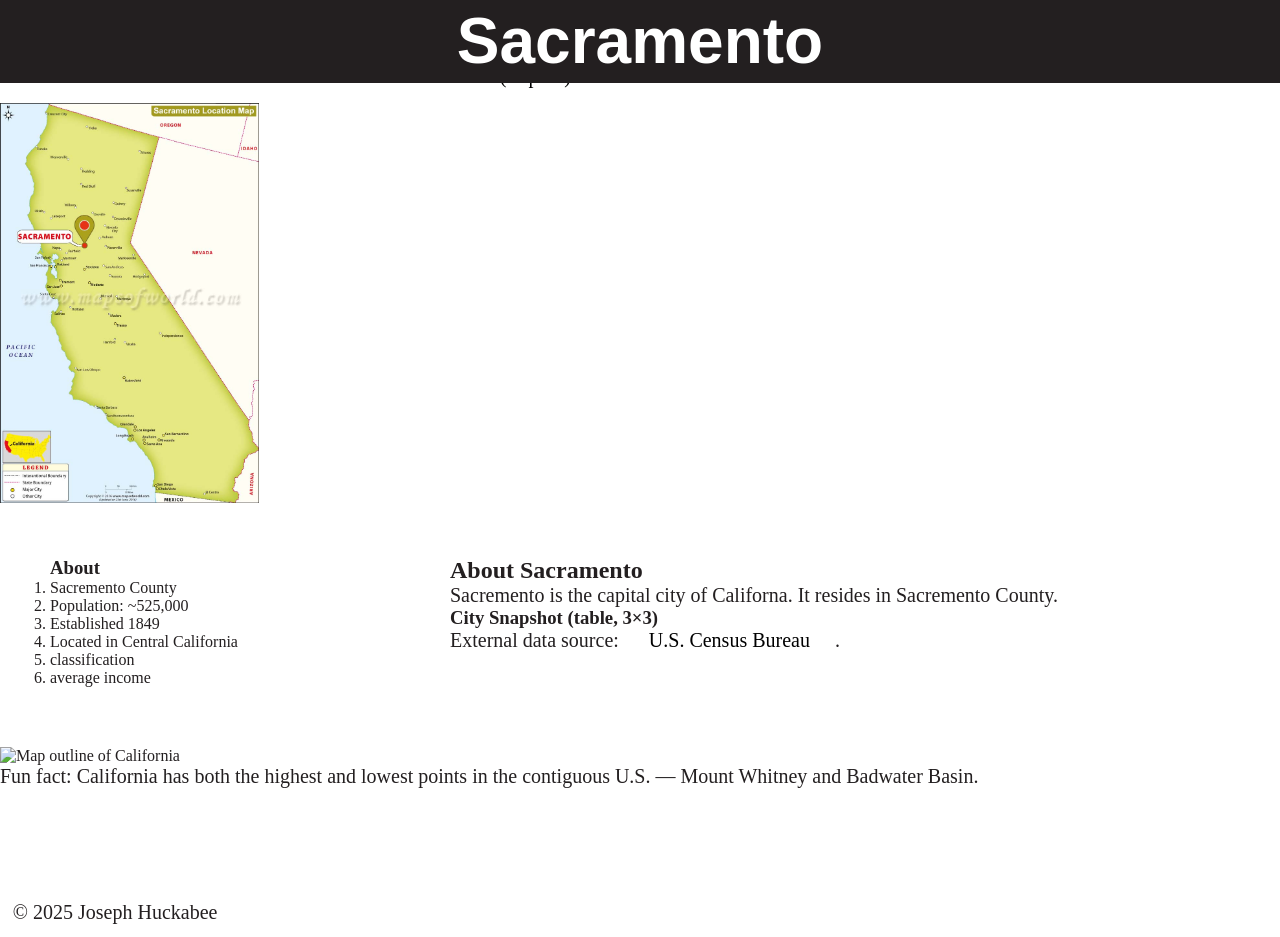
==== capital.html @ 109d0e35 "first commit" ====
<!DOCTYPE html>
<html lang="en">
<head>
  <meta charset="UTF-8">
  <meta name="viewport" content="width=device-width, initial-scale=1.0">
  <title>California — Home</title>
  <link rel="stylesheet" href="styles.css">
  <script src="script.js" defer></script>
</head>
<body>
 

  <nav>
    <a href="index.html">Home</a>
    <a href="capital.html">Sacramento (Capital)</a>
    <a href="sf.html">San Francisco</a>
    <a href="sb-b.html">Santa Barbara</a>
    <a href="contact.html">Contact</a>
  </nav>
  <header>
    <h1>Sacramento</h1>
  </header>
  <main>
    <hero><img src="assets/images/sacramento-location-map.jpg"></hero>
   <div class="grid-container">
    <aside>  
        <h3>About</h3>
        <ol>
            <li>Sacremento County</li>
            <li>Population: ~525,000</li>
          <li>Established 1849</li>
          <li>Located in Central California</li>
          <li>classification</li>
          <li>average income </li>
        </ol></aside>
    <section>
      <h2>About Sacramento</h2>
      <p>Sacremento is the capital city of Californa. It resides in Sacremento County. 
      <h3>City Snapshot (table, 3×3)</h3>
     
      <p class="note">External data source: <a href="https://www.census.gov" target="_blank" rel="noopener">U.S. Census Bureau</a>.</p>
    </section>
</div>
    <aside>
      <img src="assets/img/ca-map.jpg" alt="Map outline of California" />
      <p class="note">Fun fact: California has both the highest and lowest points in the contiguous U.S. — Mount Whitney and Badwater Basin.</p>
    </aside>
  </main>

  <footer>
    <p>&copy; 2025 Joseph Huckabee</p>
  </footer>
</body>
</html>
---- styles.css ----
/* Reset basic styles */
* {
    margin: 0;
    padding: 0;
    box-sizing: border-box; 
    font-family: "Merriweather Sans";

  }
  
  /* Font Families */
  .fjalla-one-regular {
    font-family: "Fjalla One", sans-serif;
    font-weight: 800;
  }
  img{
    max-height: 400px;
  }
  .merriweatherFont {
    font-family: "Merriweather Sans", serif;
    font-optical-sizing: auto;
    font-weight: 400;
  }
  
  /* Global Link Styles */
  a {
    text-decoration: none;
    color: black;
    padding: clamp(2px, 3vw, 25px);
  }
  
  a:hover {
    color: #0056b3;
    font-size: 22px;
  }
  
  /* Text Styling */
  p {
    font-size: clamp(1rem, 2vw, 1.25rem);
  }
  
  h1 {
    font-size: clamp(1rem, 5vw, 8rem);
    line-height: 1.3;
    text-align: center;
    margin: 0;
    font-family: "Fjalla One", sans-serif;
  }
  
  /* Navigation Styling */
  nav {
    width: 100%;
    background-color: white;
    padding: clamp(2px, 2vw, 15px);
    text-align: center;
    font-size: clamp(1rem, 2vw, 1.25rem);
  }
  
  nav a {
    padding: clamp(1px, 2vw, 15px);
    color:black;
  }
  
  nav a:hover {
    color:#ff66cc;
  }
  
  /* Body Styling */
  body {
    font-family: Arial, sans-serif;
    color: #231f20;
    background-color: white;
    margin-top: clamp(10px, 10vh, 50px);
  }
  
  /* Header */
  header {
    position: fixed;
    top: 0;
    left: 0;
    width: 100%;
    display: flex;
    flex-direction: column;
    align-items: center;
    color: white;
    z-index: 1000;
    background-color: #231f20;
  }

.grid-container{
    display: grid;
    grid-template-columns: 1fr 2fr;
    grid-template-rows: auto auto;
    gap: 10px;
    padding: 50px;
}
  
  footer{
   margin-top: 100px;
   align-items: center;
   padding: 1%;
  }
  
  /* Responsive Media Queries */
  @media (max-width: 627px) {
    h1 {
      font-size: 42px;
    }
 
  
    .contactContainer1 {
      flex-direction: column;
      align-items: center;
      width: 100%;
    }
  
   
  }
  
  
  @media (min-width: 628px) and (max-width: 899px) {
   
  
  }
  
  @media (min-width: 900px) and (max-width: 1199px) {
    
  }
  
  @media (min-width: 1200px) {
 
  }
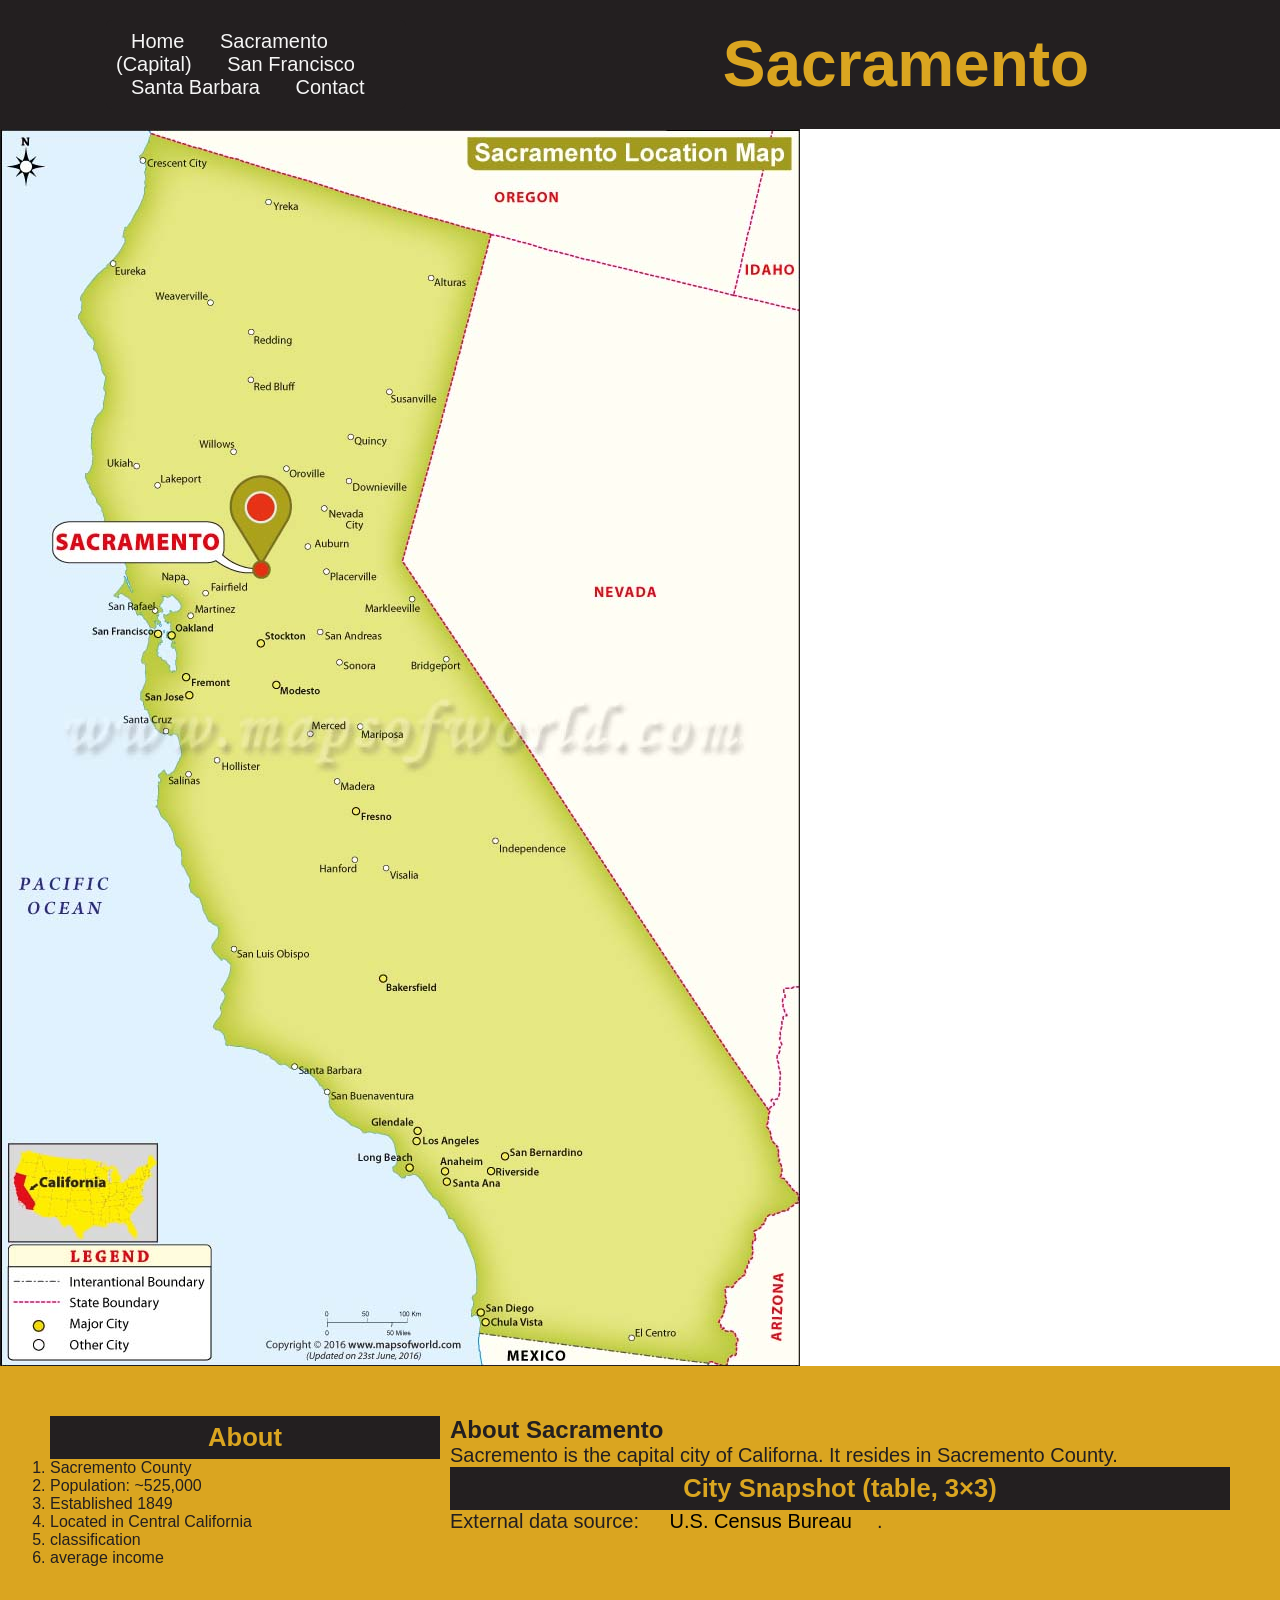
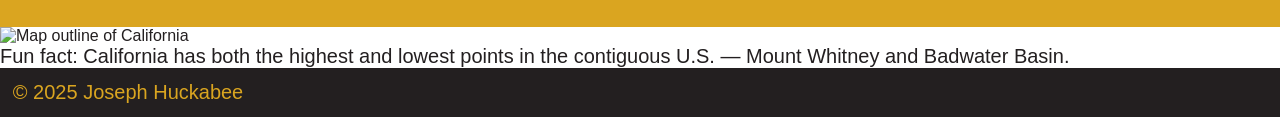
==== commit 26214da7: "major home page changes" ====
--- a/capital.html
+++ b/capital.html
@@ -9,7 +9,7 @@
 </head>
 <body>
  
-
+<div class="nav_header_grid">
   <nav>
     <a href="index.html">Home</a>
     <a href="capital.html">Sacramento (Capital)</a>
@@ -20,6 +20,7 @@
   <header>
     <h1>Sacramento</h1>
   </header>
+</div>
   <main>
     <hero><img src="assets/images/sacramento-location-map.jpg"></hero>
    <div class="grid-container">
--- a/styles.css
+++ b/styles.css
@@ -1,10 +1,8 @@
 /* Reset basic styles */
-* {
+*{
     margin: 0;
     padding: 0;
     box-sizing: border-box; 
-    font-family: "Merriweather Sans";
-
   }
   
   /* Font Families */
@@ -13,7 +11,10 @@
     font-weight: 800;
   }
   img{
-    max-height: 400px;
+    max-width: 100%;
+    height: auto;
+    object-fit: cover;
+    display: block;
   }
   .merriweatherFont {
     font-family: "Merriweather Sans", serif;
@@ -27,11 +28,11 @@
     color: black;
     padding: clamp(2px, 3vw, 25px);
   }
-  
-  a:hover {
+/*   
+  a:hover { 
     color: #0056b3;
     font-size: 22px;
-  }
+  } */
   
   /* Text Styling */
   p {
@@ -44,46 +45,73 @@
     text-align: center;
     margin: 0;
     font-family: "Fjalla One", sans-serif;
+    color: goldenrod;
+    background-color: #231f20;
+  }
+  h3{
+    font-size: clamp(1rem, 2vw, 2rem);
+    line-height: 1.3;
+    text-align: center;
+    margin: 0;
+    font-family: "Fjalla One", sans-serif;
+    color: goldenrod;
+    background-color: #231f20;
+    padding: 5px;
   }
   
   /* Navigation Styling */
   nav {
     width: 100%;
-    background-color: white;
+    background-color: #231f20;
     padding: clamp(2px, 2vw, 15px);
-    text-align: center;
     font-size: clamp(1rem, 2vw, 1.25rem);
+    position: sticky;
+    top: 0;
+    left: 0;
+    padding: 10px;
+    max-width: 300px;
+    margin: 20px auto;
+    border-radius: 6px;
+    
   }
-  
+
+  summary {
+    cursor: pointer;
+    color: white;
+    font-weight: bold;
+  }
+
+details[open] summary {
+  color: goldenrod; /* highlight when open */
+}
+
   nav a {
-    padding: clamp(1px, 2vw, 15px);
-    color:black;
+    padding: clamp(3px, 2vw, 15px);
+    color:whitesmoke;
   }
   
   nav a:hover {
-    color:#ff66cc;
+    color:goldenrod;
+  }
+  .nav_header_grid{
+    display: grid;
+    grid-template-columns: 40% 60%;
+    align-items: center;
+    gap: 10px;
+    background-color: #231f20;
   }
   
   /* Body Styling */
   body {
-    font-family: Arial, sans-serif;
+    font-family: "Merriweather Sans", Arial, sans-serif;
     color: #231f20;
     background-color: white;
-    margin-top: clamp(10px, 10vh, 50px);
   }
   
   /* Header */
   header {
-    position: fixed;
-    top: 0;
-    left: 0;
-    width: 100%;
-    display: flex;
-    flex-direction: column;
-    align-items: center;
-    color: white;
-    z-index: 1000;
     background-color: #231f20;
+    color:goldenrod;
   }
 
 .grid-container{
@@ -92,12 +120,40 @@
     grid-template-rows: auto auto;
     gap: 10px;
     padding: 50px;
+    background-color: goldenrod;
 }
-  
+.index_aside{
+  display: flex;
+  flex-direction: column;
+  align-items: center;
+  justify-content: flex-start;
+
+  padding: 10px;
+}
+.ca_section{
+
+  padding: 10px;
+}
+
+.hero {
+  max-width: 1100px;
+  margin: 20px auto;
+  padding: 20px;
+  text-align: center;
+}
+
+.hero img {
+  width: 100%;
+  height: auto;
+  display: block;
+  border-radius:25px;
+}
+
   footer{
-   margin-top: 100px;
    align-items: center;
    padding: 1%;
+   background-color: #231f20;
+   color: goldenrod
   }
   
   /* Responsive Media Queries */
@@ -106,14 +162,13 @@
       font-size: 42px;
     }
  
-  
-    .contactContainer1 {
+    /* .contactContainer1 {
       flex-direction: column;
       align-items: center;
       width: 100%;
-    }
+    } */
   
-   
+   /* main { padding-top: clamp(8px, 6vh, 60px); } */
   }
   
   
@@ -123,9 +178,9 @@
   }
   
   @media (min-width: 900px) and (max-width: 1199px) {
-    
+   
   }
   
   @media (min-width: 1200px) {
- 
+  
   }
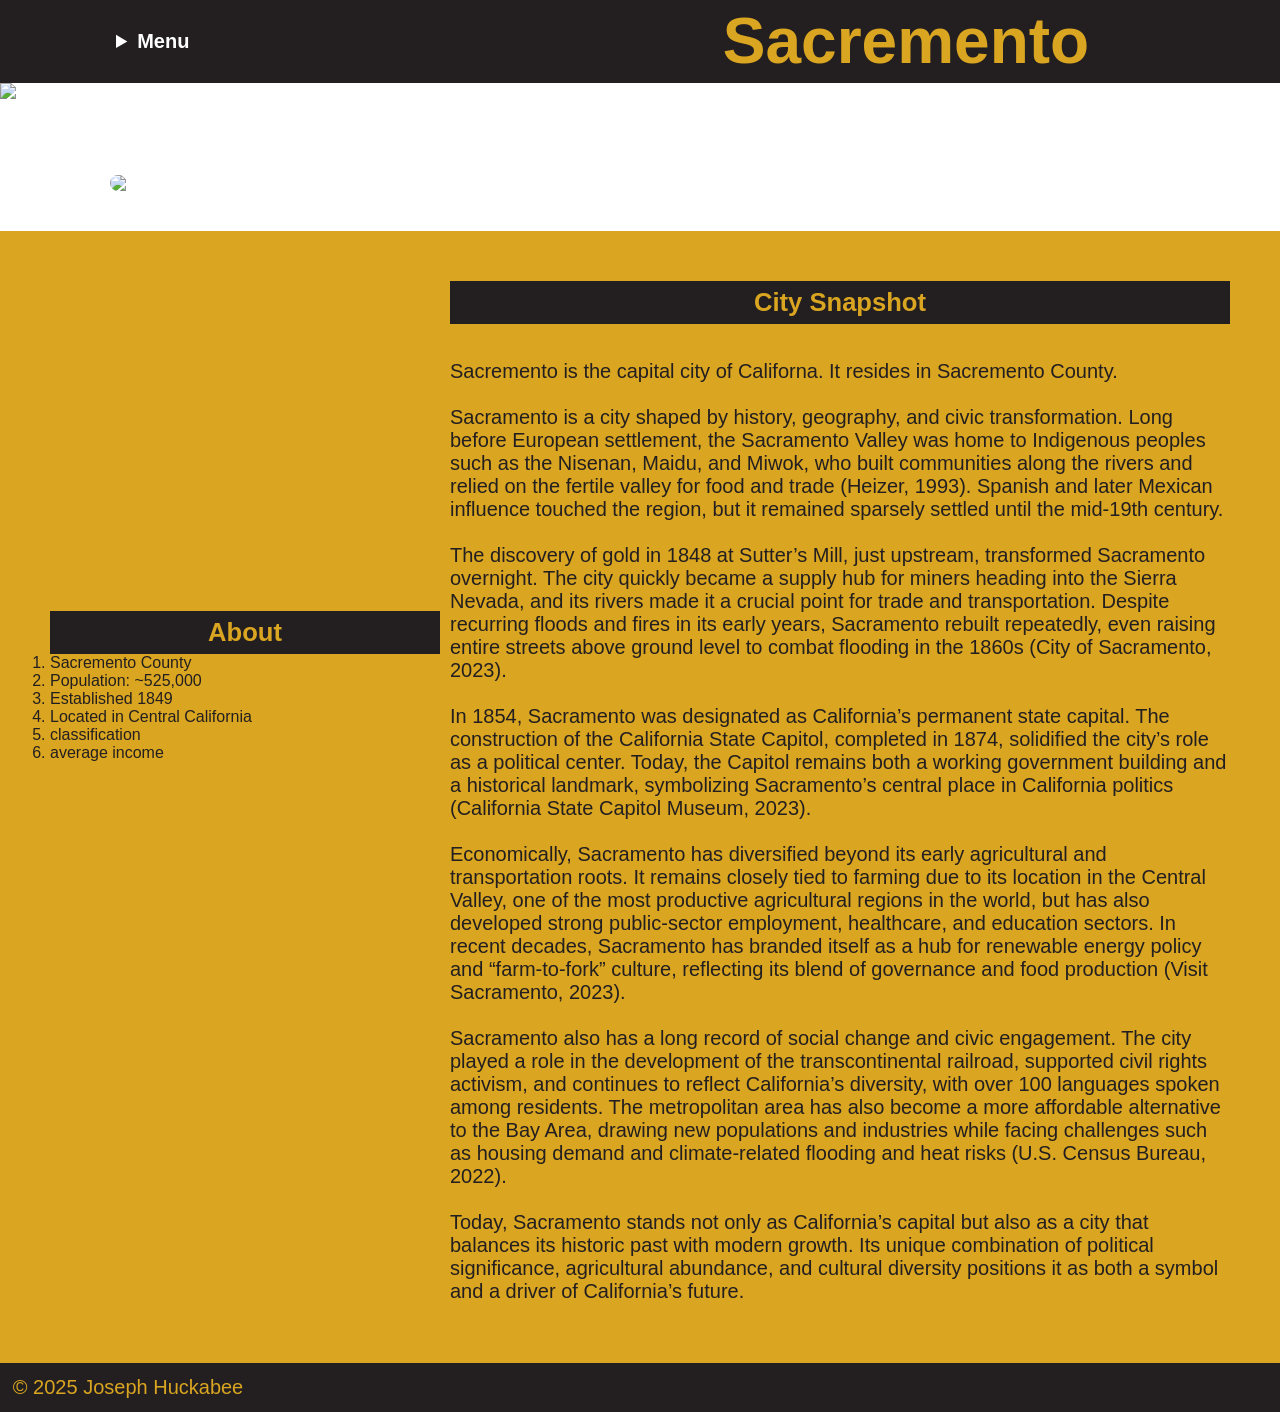
==== commit 43e29f0c: "so much" ====
--- a/capital.html
+++ b/capital.html
@@ -9,24 +9,46 @@
 </head>
 <body>
  
-<div class="nav_header_grid">
-  <nav>
-    <a href="index.html">Home</a>
-    <a href="capital.html">Sacramento (Capital)</a>
-    <a href="sf.html">San Francisco</a>
-    <a href="sb-b.html">Santa Barbara</a>
-    <a href="contact.html">Contact</a>
-  </nav>
-  <header>
-    <h1>Sacramento</h1>
-  </header>
-</div>
+  <div class="nav_header_grid">
+
+
+    <nav>
+      <details>
+        <summary>Menu</summary>
+        <ul>
+          <li><a href="index.html">Home</a></li>
+     <li><a href="capital.html">Sacramento (Capital)</a></li>
+      <li><a href="sf.html">San Francisco</a></li>
+     <li> <a href="sb-b.html">Santa Barbara</a></li>
+    <li><a href="contact.html">Contact</a></li>
+        </ul>
+      </details>
+    </nav>
+    <header>
+      <h1>Sacremento</h1>
+    </header>
+    </div>
   <main>
-    <hero><img src="assets/images/sacramento-location-map.jpg"></hero>
+    <div class="interior-grid-container"><div id="card">
+      <img src="assets/images/sac_card_img_2.png"><br><br>
+    </div><div class="hero"><img src="assets/images/sac_img_1.jpg"></div></div>
    <div class="grid-container">
     <aside>  
+      <div class="map-embed" role="region" aria-label="Map of Sacramento, California">
+        <iframe
+          title="Sacramento Map"
+          src="https://www.google.com/maps?q=Sacramento,CA&output=embed"
+          width="100%"
+          height="290"
+          style="border:0; border-radius:8px;"
+          loading="lazy"
+          referrerpolicy="no-referrer-when-downgrade">
+        </iframe>
+        </div>
+    <br><br>
         <h3>About</h3>
         <ol>
+        
             <li>Sacremento County</li>
             <li>Population: ~525,000</li>
           <li>Established 1849</li>
@@ -35,17 +57,22 @@
           <li>average income </li>
         </ol></aside>
     <section>
-      <h2>About Sacramento</h2>
-      <p>Sacremento is the capital city of Californa. It resides in Sacremento County. 
-      <h3>City Snapshot (table, 3×3)</h3>
+      <h3>City Snapshot</h3><br><br>
+      <p>Sacremento is the capital city of Californa. It resides in Sacremento County. <br><br> Sacramento is a city shaped by history, geography, and civic transformation. Long before European settlement, the Sacramento Valley was home to Indigenous peoples such as the Nisenan, Maidu, and Miwok, who built communities along the rivers and relied on the fertile valley for food and trade (Heizer, 1993). Spanish and later Mexican influence touched the region, but it remained sparsely settled until the mid-19th century.
+
+       <br><br> The discovery of gold in 1848 at Sutter’s Mill, just upstream, transformed Sacramento overnight. The city quickly became a supply hub for miners heading into the Sierra Nevada, and its rivers made it a crucial point for trade and transportation. Despite recurring floods and fires in its early years, Sacramento rebuilt repeatedly, even raising entire streets above ground level to combat flooding in the 1860s (City of Sacramento, 2023).
+        
+       <br><br> In 1854, Sacramento was designated as California’s permanent state capital. The construction of the California State Capitol, completed in 1874, solidified the city’s role as a political center. Today, the Capitol remains both a working government building and a historical landmark, symbolizing Sacramento’s central place in California politics (California State Capitol Museum, 2023).
+        
+       <br><br> Economically, Sacramento has diversified beyond its early agricultural and transportation roots. It remains closely tied to farming due to its location in the Central Valley, one of the most productive agricultural regions in the world, but has also developed strong public-sector employment, healthcare, and education sectors. In recent decades, Sacramento has branded itself as a hub for renewable energy policy and “farm-to-fork” culture, reflecting its blend of governance and food production (Visit Sacramento, 2023).
+        
+       <br><br> Sacramento also has a long record of social change and civic engagement. The city played a role in the development of the transcontinental railroad, supported civil rights activism, and continues to reflect California’s diversity, with over 100 languages spoken among residents. The metropolitan area has also become a more affordable alternative to the Bay Area, drawing new populations and industries while facing challenges such as housing demand and climate-related flooding and heat risks (U.S. Census Bureau, 2022).
+        
+       <br><br> Today, Sacramento stands not only as California’s capital but also as a city that balances its historic past with modern growth. Its unique combination of political significance, agricultural abundance, and cultural diversity positions it as both a symbol and a driver of California’s future.
      
-      <p class="note">External data source: <a href="https://www.census.gov" target="_blank" rel="noopener">U.S. Census Bureau</a>.</p>
-    </section>
+        </section>
 </div>
-    <aside>
-      <img src="assets/img/ca-map.jpg" alt="Map outline of California" />
-      <p class="note">Fun fact: California has both the highest and lowest points in the contiguous U.S. — Mount Whitney and Badwater Basin.</p>
-    </aside>
+
   </main>
 
   <footer>
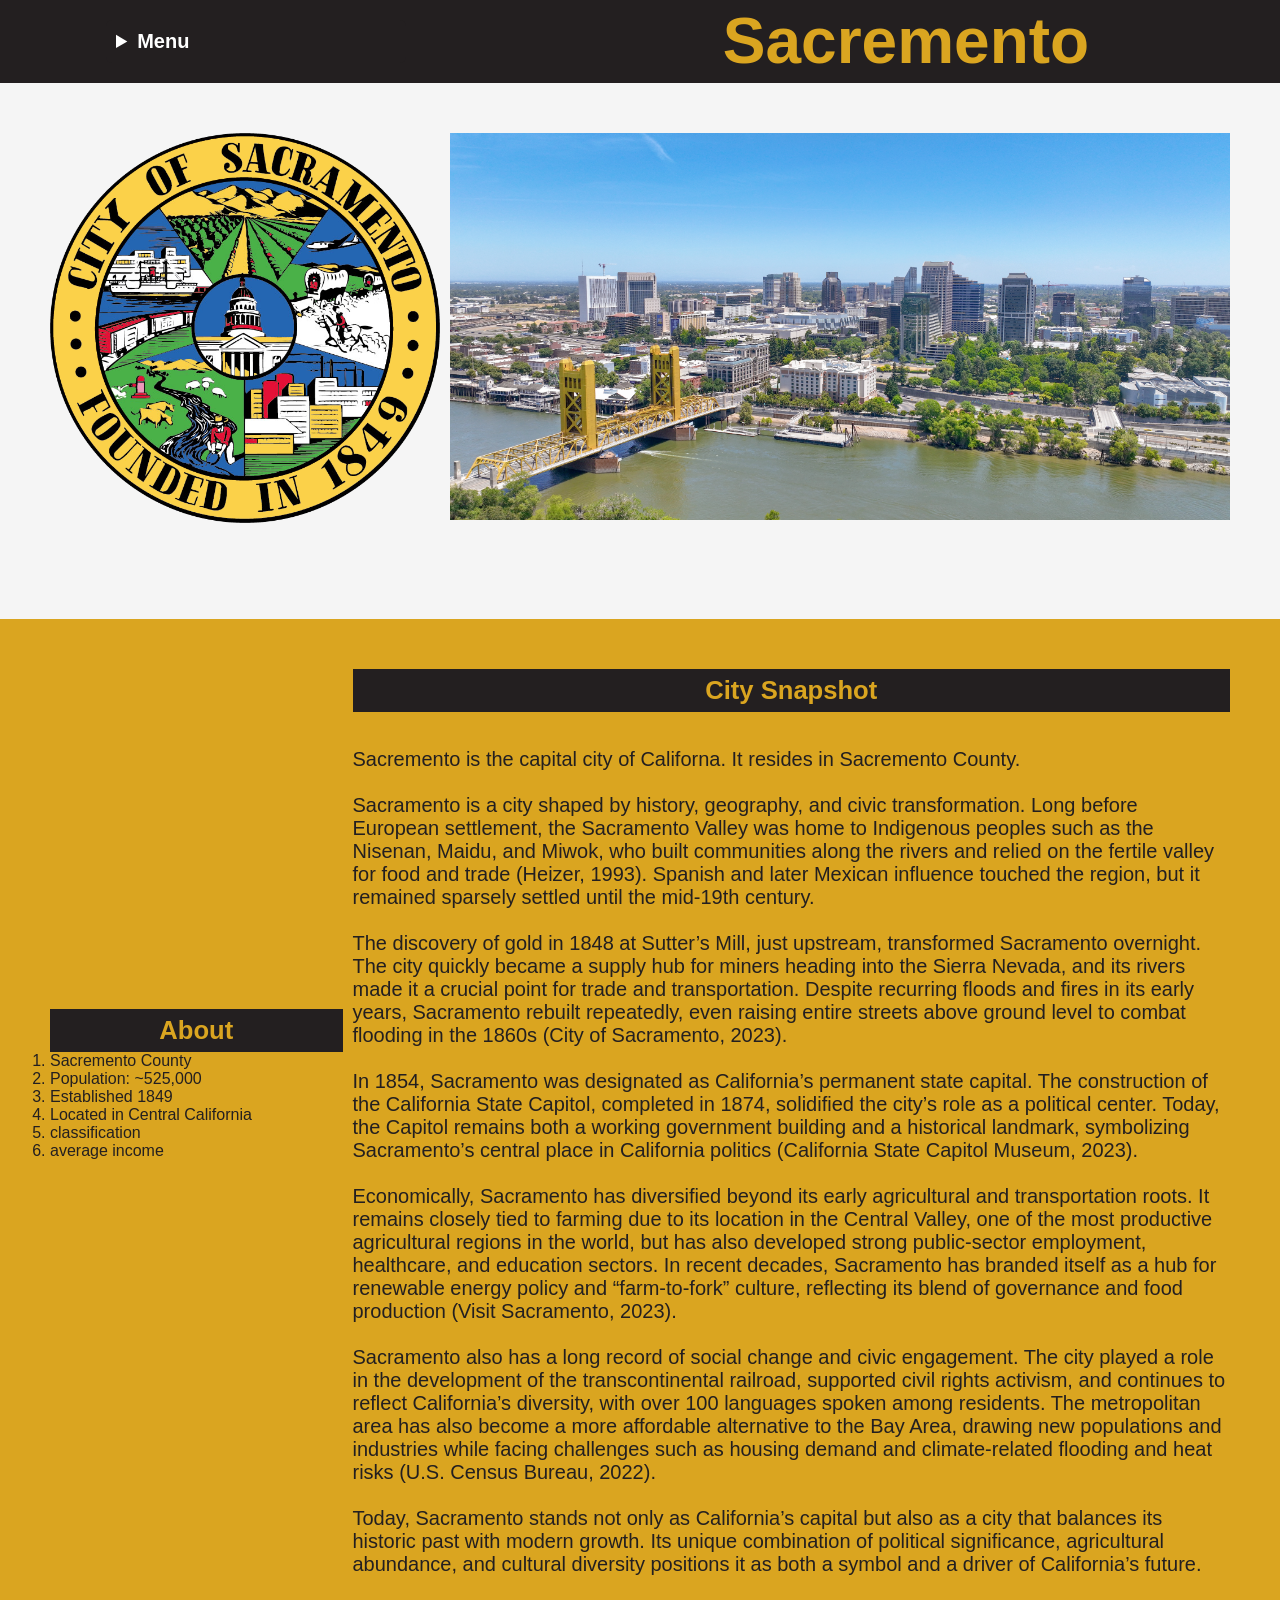
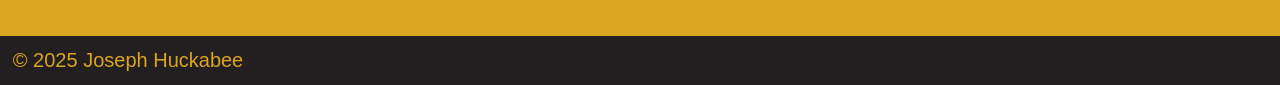
==== commit 6c0fddfa: "major updates" ====
--- a/capital.html
+++ b/capital.html
@@ -19,7 +19,7 @@
           <li><a href="index.html">Home</a></li>
      <li><a href="capital.html">Sacramento (Capital)</a></li>
       <li><a href="sf.html">San Francisco</a></li>
-     <li> <a href="sb-b.html">Santa Barbara</a></li>
+     <li> <a href="sb.html">Santa Barbara</a></li>
     <li><a href="contact.html">Contact</a></li>
         </ul>
       </details>
@@ -29,9 +29,19 @@
     </header>
     </div>
   <main>
-    <div class="interior-grid-container"><div id="card">
-      <img src="assets/images/sac_card_img_2.png"><br><br>
-    </div><div class="hero"><img src="assets/images/sac_img_1.jpg"></div></div>
+    <div class="interior-grid-container">
+      <div id="card">
+      <img src="assets/images/sac/sac_card_img_2.png" alt="sac_city_logo"><br><br></div>
+    <div class="hero">
+      <div class="slideshow-container">
+      <img src="assets/images/sac/sac_img_1.jpg" alt="skyline" class="slide active">
+      <img src="assets/images/sac/sac_img_2.jpg" alt="califonria_flag" class="slide">
+      <img src="assets/images/sac/sac_img_3.jpg" alt="Santa Barbara" class="slide">
+     
+  </div></div></div>
+
+
+    
    <div class="grid-container">
     <aside>  
       <div class="map-embed" role="region" aria-label="Map of Sacramento, California">
@@ -39,7 +49,7 @@
           title="Sacramento Map"
           src="https://www.google.com/maps?q=Sacramento,CA&output=embed"
           width="100%"
-          height="290"
+          height="300px"
           style="border:0; border-radius:8px;"
           loading="lazy"
           referrerpolicy="no-referrer-when-downgrade">
--- a/styles.css
+++ b/styles.css
@@ -13,7 +13,7 @@
   img{
     max-width: 100%;
     height: auto;
-    object-fit: cover;
+ 
     display: block;
   }
   .merriweatherFont {
@@ -116,39 +116,60 @@
 
 .grid-container{
     display: grid;
-    grid-template-columns: 1fr 2fr;
+    grid-template-columns: 1fr 3fr;
     grid-template-rows: auto auto;
     gap: 10px;
     padding: 50px;
     background-color: goldenrod;
+}
+.interior-grid-container{
+  display: grid;
+  grid-template-columns: 1fr 2fr;
+  grid-template-rows: auto auto;
+  gap: 10px;
+  padding: 50px;
+  background-color: whitesmoke;
 }
 .index_aside{
   display: flex;
   flex-direction: column;
   align-items: center;
   justify-content: flex-start;
-
   padding: 10px;
 }
-.ca_section{
+/* .ca_section{
 
   padding: 10px;
-}
+} */
 
 .hero {
-  max-width: 1100px;
-  margin: 20px auto;
-  padding: 20px;
+  /* max-width: 800px; */
+  margin: 0;
   text-align: center;
 }
 
 .hero img {
   width: 100%;
-  height: auto;
-  display: block;
-  border-radius:25px;
-}
-
+  max-height: 600px;
+
+
+}
+.card{
+  max-width: 33.33%;
+}
+
+.slideshow-container {
+  position: relative;
+  overflow: hidden;
+}
+
+.slideshow-container img {
+display: none;
+}
+
+.slideshow-container img.active {
+ display: block;
+}
   footer{
    align-items: center;
    padding: 1%;
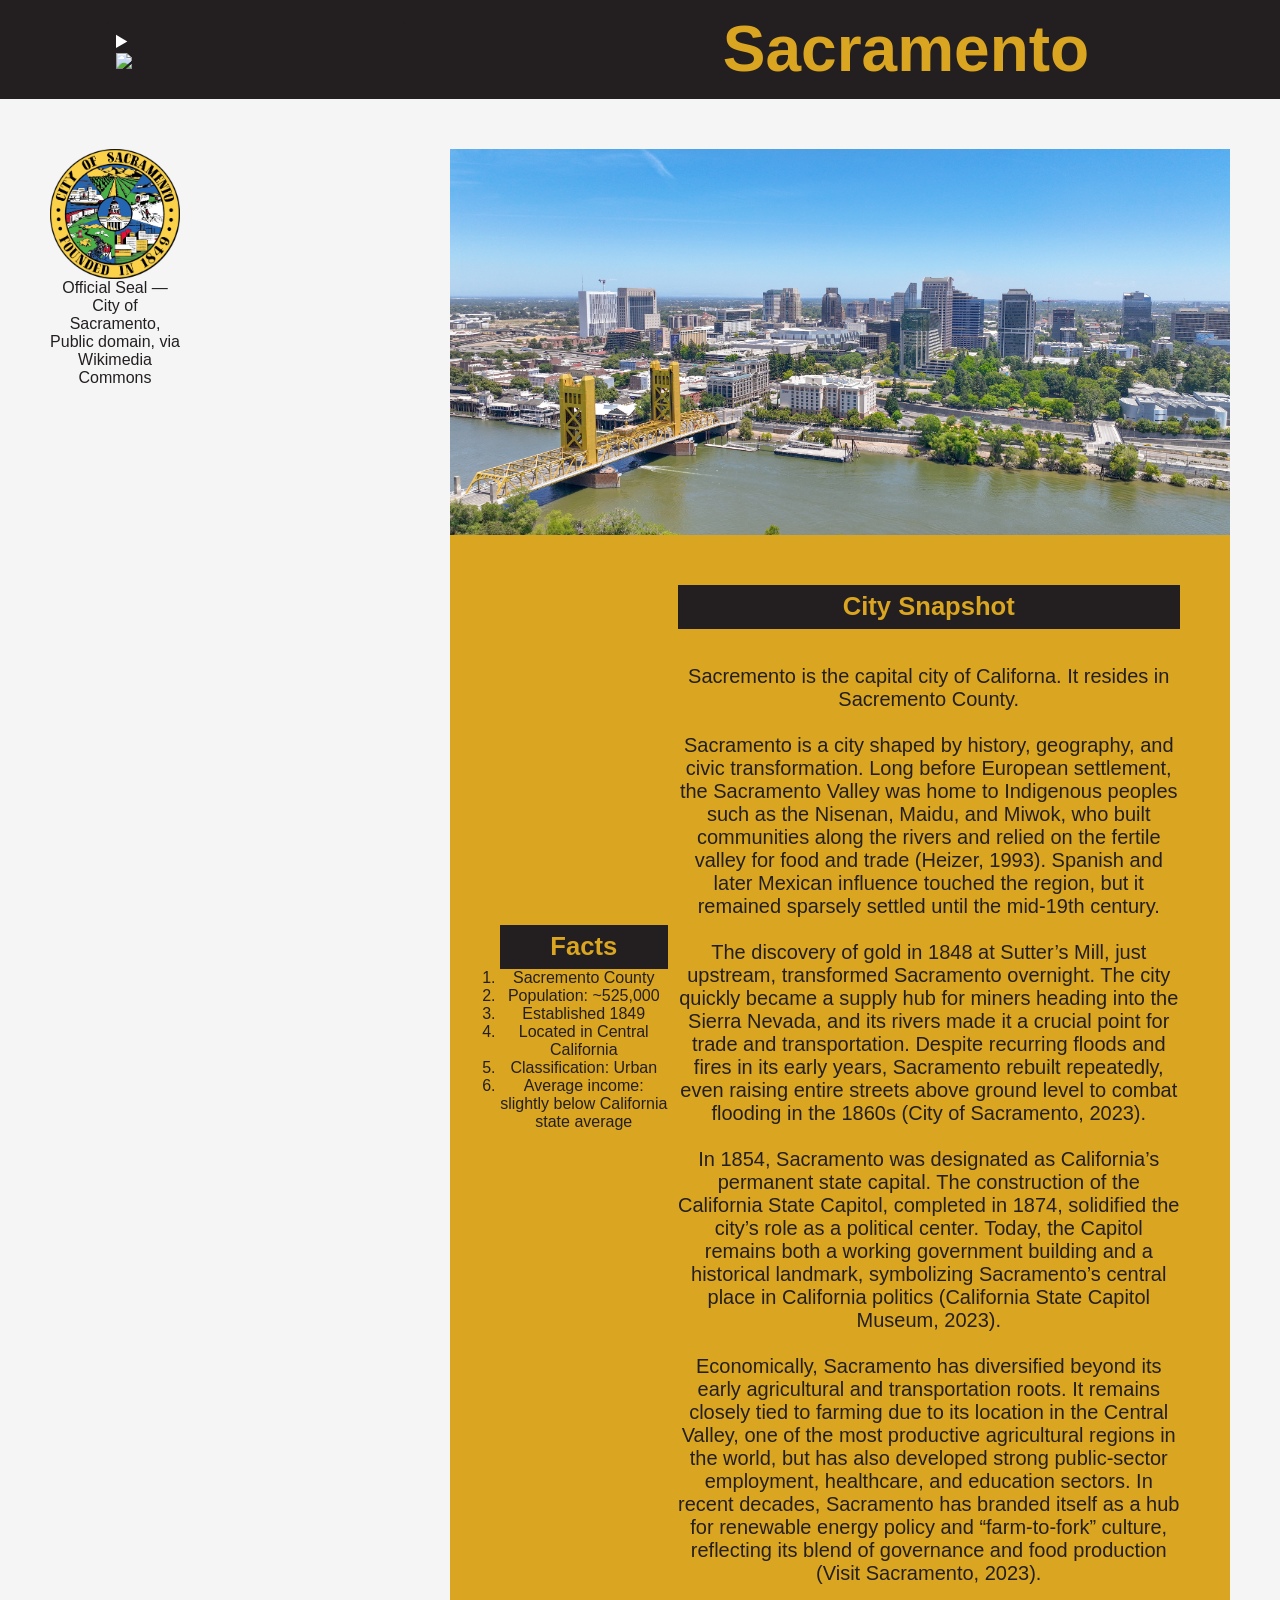
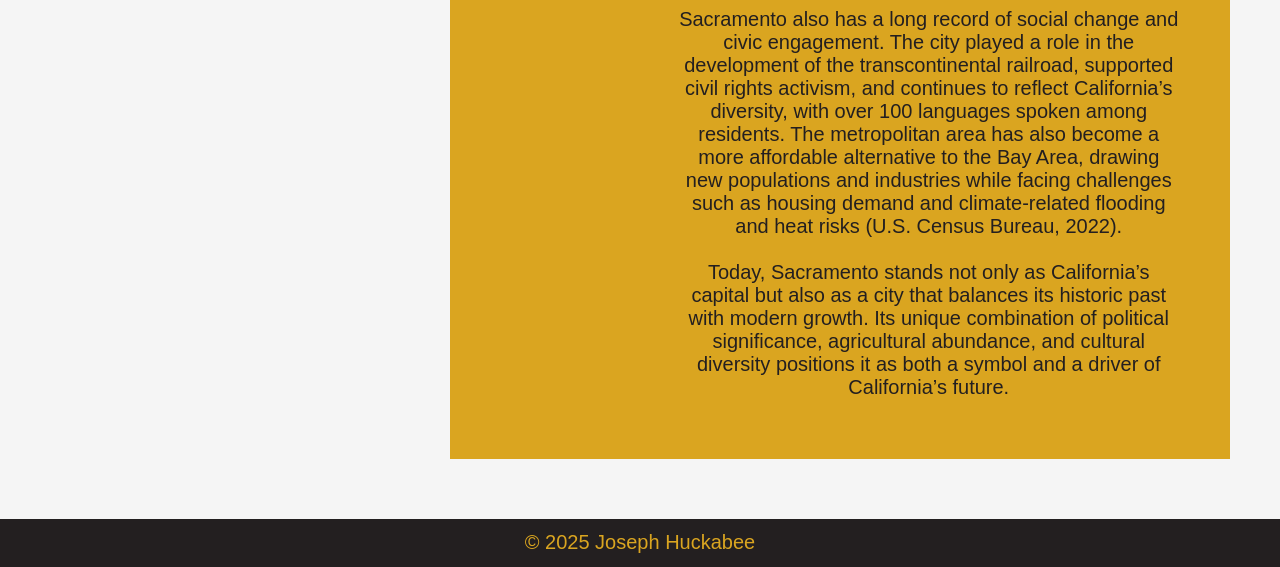
==== commit 63ec2e05: "omg so much" ====
--- a/capital.html
+++ b/capital.html
@@ -3,7 +3,7 @@
 <head>
   <meta charset="UTF-8">
   <meta name="viewport" content="width=device-width, initial-scale=1.0">
-  <title>California — Home</title>
+  <title>California — Sacramento (Capital)</title>
   <link rel="stylesheet" href="styles.css">
   <script src="script.js" defer></script>
 </head>
@@ -11,34 +11,40 @@
  
   <div class="nav_header_grid">
 
-
-    <nav>
-      <details>
-        <summary>Menu</summary>
-        <ul>
-          <li><a href="index.html">Home</a></li>
-     <li><a href="capital.html">Sacramento (Capital)</a></li>
-      <li><a href="sf.html">San Francisco</a></li>
-     <li> <a href="sb.html">Santa Barbara</a></li>
-    <li><a href="contact.html">Contact</a></li>
-        </ul>
-      </details>
-    </nav>
-    <header>
-      <h1>Sacremento</h1>
-    </header>
-    </div>
+    <div>
+        <nav>
+          <details>
+            <summary><img src="assets/images/icons/hamburger_menu_icon.png"></summary>
+            <ul>
+              <li><a href="index.html">Home</a></li>
+         <li><a href="capital.html">Sacramento (Capital)</a></li>
+          <li><a href="sf.html">San Francisco</a></li>
+         <li> <a href="sb.html">Santa Barbara</a></li>
+        <li><a href="contact.html">Contact</a></li>
+            </ul>
+          </details>
+        </nav>
+      </div><div>
+        <header>
+          <h1>Sacramento</h1>
+        </header>
+        </div>
+      </div>
+      <main>
+        <div class="hero">
   <main>
     <div class="interior-grid-container">
-      <div id="card">
-      <img src="assets/images/sac/sac_card_img_2.png" alt="sac_city_logo"><br><br></div>
+      <figure id="card" class="card">
+      <img src="assets/images/sac/sac_card_img_2.png" alt="Official Seal of the City of Sacramento">
+      <figcaption>Official Seal — City of Sacramento, Public domain, via Wikimedia Commons</figcaption>
+  </figure>
     <div class="hero">
       <div class="slideshow-container">
       <img src="assets/images/sac/sac_img_1.jpg" alt="skyline" class="slide active">
       <img src="assets/images/sac/sac_img_2.jpg" alt="califonria_flag" class="slide">
       <img src="assets/images/sac/sac_img_3.jpg" alt="Santa Barbara" class="slide">
      
-  </div></div></div>
+ </div>
 
 
     
@@ -56,15 +62,18 @@
         </iframe>
         </div>
     <br><br>
-        <h3>About</h3>
-        <ol>
-        
-            <li>Sacremento County</li>
-            <li>Population: ~525,000</li>
-          <li>Established 1849</li>
-          <li>Located in Central California</li>
-          <li>classification</li>
-          <li>average income </li>
+    <h3>Facts</h3>
+      <ol>
+      
+          <li>Sacremento County</li>
+          <li>Population: ~525,000</li>
+        <li>Established 1849</li>
+        <li>Located in Central California</li>
+        <li>Classification: Urban</li>
+        <li>Average income: slightly below California state average</li>
+      </ol>
+      <br>
+     
         </ol></aside>
     <section>
       <h3>City Snapshot</h3><br><br>
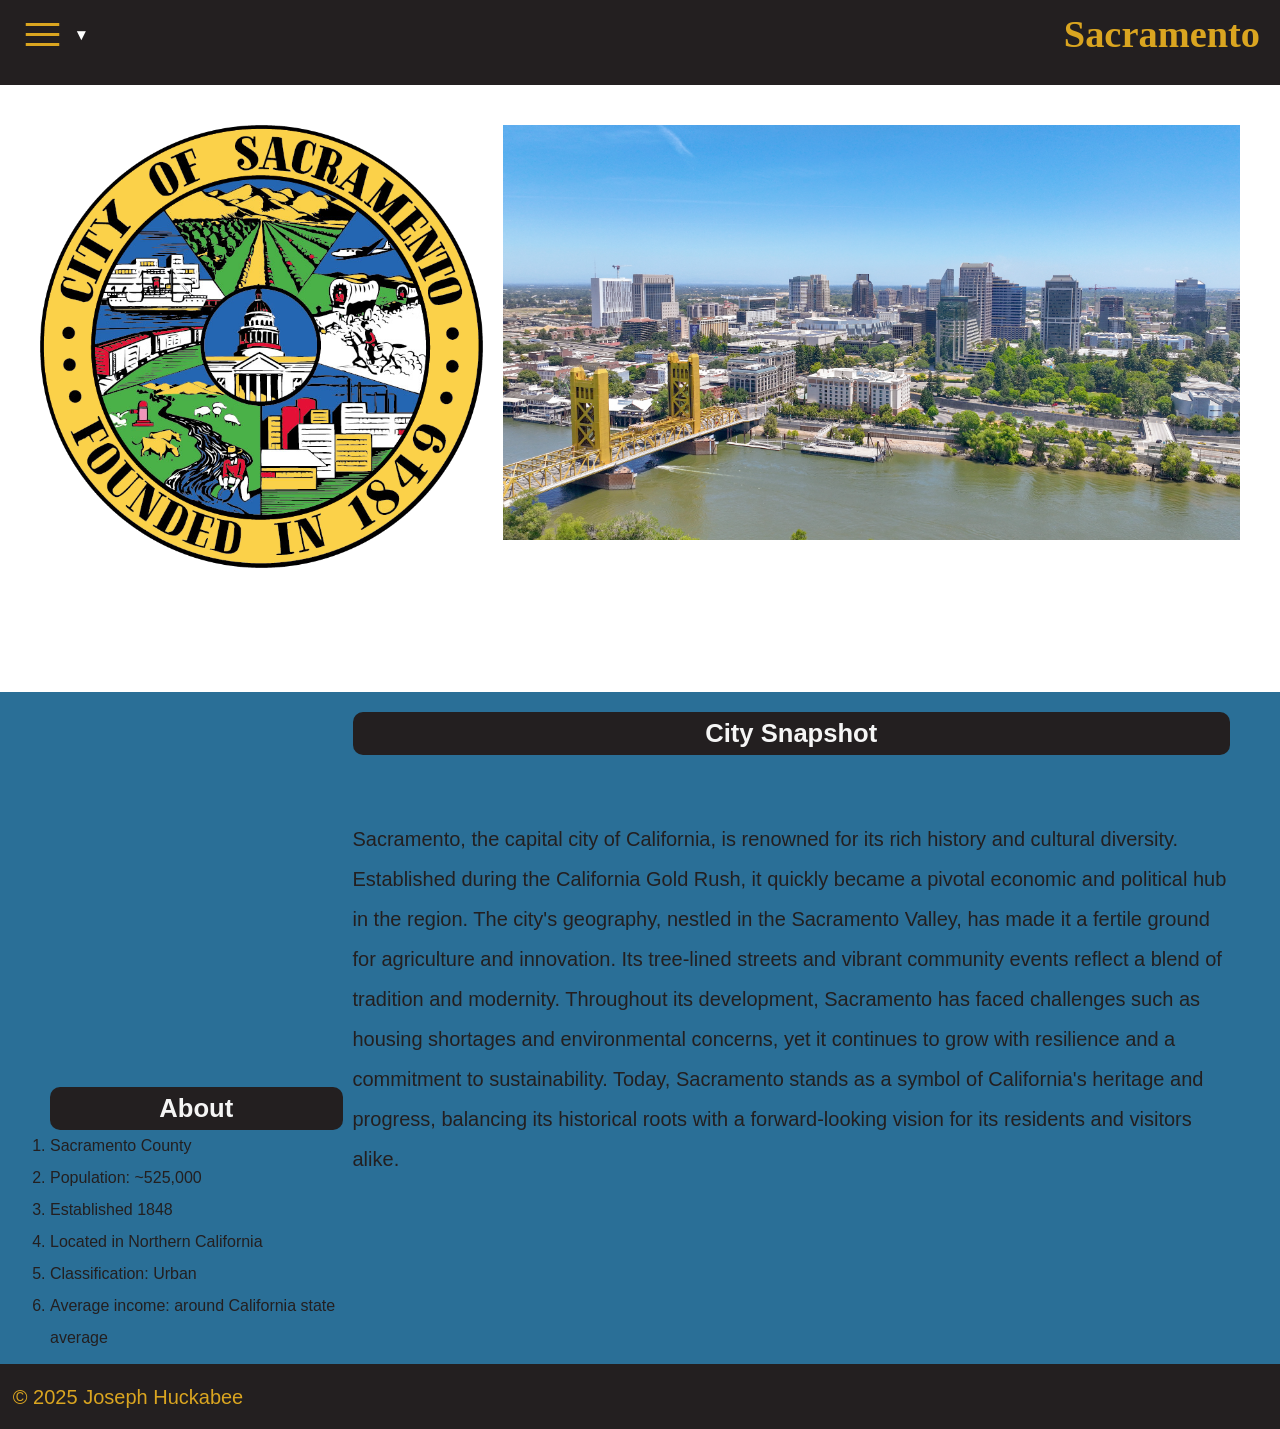
==== commit 3d80a2c8: "last push" ====
--- a/capital.html
+++ b/capital.html
@@ -3,92 +3,73 @@
 <head>
   <meta charset="UTF-8">
   <meta name="viewport" content="width=device-width, initial-scale=1.0">
-  <title>California — Sacramento (Capital)</title>
+  <title>Sacramento, CA</title>
   <link rel="stylesheet" href="styles.css">
   <script src="script.js" defer></script>
 </head>
 <body>
  
   <div class="nav_header_grid">
-
-    <div>
-        <nav>
-          <details>
-            <summary><img src="assets/images/icons/hamburger_menu_icon.png"></summary>
-            <ul>
-              <li><a href="index.html">Home</a></li>
-         <li><a href="capital.html">Sacramento (Capital)</a></li>
-          <li><a href="sf.html">San Francisco</a></li>
-         <li> <a href="sb.html">Santa Barbara</a></li>
-        <li><a href="contact.html">Contact</a></li>
-            </ul>
-          </details>
-        </nav>
-      </div><div>
-        <header>
-          <h1>Sacramento</h1>
-        </header>
-        </div>
-      </div>
-      <main>
-        <div class="hero">
+    <nav>
+      <details>
+        <summary><img src="assets/images/icons/hamburger_menu_icon.png"></summary>
+        <ul>
+          <li><a href="index.html">Home</a></li>
+     <li><a href="capital.html">Sacramento (Capital)</a></li>
+      <li><a href="sf.html">San Francisco</a></li>
+     <li> <a href="sb.html">Santa Barbara</a></li>
+    <li><a href="contact.html">Contact</a></li>
+        </ul>
+      </details>
+    </nav>
+    <header>
+      <h1>Sacramento</h1>
+    </header>
+    </div>
   <main>
-    <div class="interior-grid-container">
-      <figure id="card" class="card">
-      <img src="assets/images/sac/sac_card_img_2.png" alt="Official Seal of the City of Sacramento">
-      <figcaption>Official Seal — City of Sacramento, Public domain, via Wikimedia Commons</figcaption>
-  </figure>
-    <div class="hero">
-      <div class="slideshow-container">
-      <img src="assets/images/sac/sac_img_1.jpg" alt="skyline" class="slide active">
-      <img src="assets/images/sac/sac_img_2.jpg" alt="califonria_flag" class="slide">
-      <img src="assets/images/sac/sac_img_3.jpg" alt="Santa Barbara" class="slide">
-     
- </div>
-
-
-    
+     <div class="interior-grid-container">
+    <div id="card">
+    <img src="assets/images/sac/sac_card_img_2.png"><br><br></div>
+  <div class="hero">
+    <div class="slideshow-container">
+    <img src="assets/images/sac/sac_img_1.jpg" alt="skyline" class="slide active">
+    <img src="assets/images/sac/sac_img_2.jpg" alt="califonria_flag" class="slide">
+    <img src="assets/images/sac/sac_img_3.jpg" alt="Santa Barbara" class="slide">
+   
+   
+</div></div></div>
    <div class="grid-container">
     <aside>  
       <div class="map-embed" role="region" aria-label="Map of Sacramento, California">
-        <iframe
-          title="Sacramento Map"
-          src="https://www.google.com/maps?q=Sacramento,CA&output=embed"
-          width="100%"
-          height="300px"
-          style="border:0; border-radius:8px;"
-          loading="lazy"
-          referrerpolicy="no-referrer-when-downgrade">
-        </iframe>
+         <iframe
+            title="Sacramento Map"
+            src="https://www.google.com/maps?q=Sacramento,CA&output=embed"
+            width="100%"
+            height="300px"
+            style="border:0; border-radius:8px;"
+            loading="lazy"
+            referrerpolicy="no-referrer-when-downgrade">
+          </iframe>
+    
         </div>
     <br><br>
-    <h3>Facts</h3>
-      <ol>
-      
-          <li>Sacremento County</li>
-          <li>Population: ~525,000</li>
-        <li>Established 1849</li>
-        <li>Located in Central California</li>
-        <li>Classification: Urban</li>
-        <li>Average income: slightly below California state average</li>
-      </ol>
-      <br>
-     
+        <h3>About</h3>
+        <ol>
+        
+            <li>Sacramento County</li>
+            <li>Population: ~525,000</li>
+          <li>Established 1848</li>
+          <li>Located in Northern California</li>
+          <li>Classification: Urban</li>
+          <li>Average income: around California state average</li>
         </ol></aside>
     <section>
       <h3>City Snapshot</h3><br><br>
-      <p>Sacremento is the capital city of Californa. It resides in Sacremento County. <br><br> Sacramento is a city shaped by history, geography, and civic transformation. Long before European settlement, the Sacramento Valley was home to Indigenous peoples such as the Nisenan, Maidu, and Miwok, who built communities along the rivers and relied on the fertile valley for food and trade (Heizer, 1993). Spanish and later Mexican influence touched the region, but it remained sparsely settled until the mid-19th century.
-
-       <br><br> The discovery of gold in 1848 at Sutter’s Mill, just upstream, transformed Sacramento overnight. The city quickly became a supply hub for miners heading into the Sierra Nevada, and its rivers made it a crucial point for trade and transportation. Despite recurring floods and fires in its early years, Sacramento rebuilt repeatedly, even raising entire streets above ground level to combat flooding in the 1860s (City of Sacramento, 2023).
-        
-       <br><br> In 1854, Sacramento was designated as California’s permanent state capital. The construction of the California State Capitol, completed in 1874, solidified the city’s role as a political center. Today, the Capitol remains both a working government building and a historical landmark, symbolizing Sacramento’s central place in California politics (California State Capitol Museum, 2023).
-        
-       <br><br> Economically, Sacramento has diversified beyond its early agricultural and transportation roots. It remains closely tied to farming due to its location in the Central Valley, one of the most productive agricultural regions in the world, but has also developed strong public-sector employment, healthcare, and education sectors. In recent decades, Sacramento has branded itself as a hub for renewable energy policy and “farm-to-fork” culture, reflecting its blend of governance and food production (Visit Sacramento, 2023).
-        
-       <br><br> Sacramento also has a long record of social change and civic engagement. The city played a role in the development of the transcontinental railroad, supported civil rights activism, and continues to reflect California’s diversity, with over 100 languages spoken among residents. The metropolitan area has also become a more affordable alternative to the Bay Area, drawing new populations and industries while facing challenges such as housing demand and climate-related flooding and heat risks (U.S. Census Bureau, 2022).
-        
-       <br><br> Today, Sacramento stands not only as California’s capital but also as a city that balances its historic past with modern growth. Its unique combination of political significance, agricultural abundance, and cultural diversity positions it as both a symbol and a driver of California’s future.
-     
+      <p>Sacramento, the capital city of California, is renowned for its rich history and cultural diversity. Established during the California Gold Rush, it quickly became a pivotal economic and political hub in the region.
+      The city's geography, nestled in the Sacramento Valley, has made it a fertile ground for agriculture and innovation. Its tree-lined streets and vibrant community events reflect a blend of tradition and modernity.
+    Throughout its development, Sacramento has faced challenges such as housing shortages and environmental concerns, yet it continues to grow with resilience and a commitment to sustainability.
+    Today, Sacramento stands as a symbol of California's heritage and progress, balancing its historical roots with a forward-looking vision for its residents and visitors alike.</p>
+    
         </section>
 </div>
 
--- a/styles.css
+++ b/styles.css
@@ -10,10 +10,35 @@
     font-family: "Fjalla One", sans-serif;
     font-weight: 800;
   }
+
+  .newsreader {
+    font-family: "Newsreader", serif;
+    font-optical-sizing: auto;
+    font-weight: normal;
+    font-style: normal;
+  }
+
+  .sansation-light {
+    font-family: "Sansation", sans-serif;
+    font-weight: 300;
+    font-style: normal;
+  }
+  
+  .sansation-regular {
+    font-family: "Sansation", sans-serif;
+    font-weight: 400;
+    font-style: normal;
+  }
+
+  .container {
+    max-width: 1200px;
+    margin-inline: auto;
+    padding-inline: clamp(16px, 4vw, 32px);
+  }
+  
   img{
     max-width: 100%;
     height: auto;
- 
     display: block;
   }
   .merriweatherFont {
@@ -24,111 +49,174 @@
   
   /* Global Link Styles */
   a {
-    text-decoration: none;
+    text-decoration: underline;
     color: black;
-    padding: clamp(2px, 3vw, 25px);
-  }
-/*   
-  a:hover { 
-    color: #0056b3;
-    font-size: 22px;
-  } */
-  
-  /* Text Styling */
+    padding: 0; /* keep links from inflating bars/layout */
+  }
+
   p {
     font-size: clamp(1rem, 2vw, 1.25rem);
+    font-family: "Sansation-regular", sans-serif;
   }
   
   h1 {
-    font-size: clamp(1rem, 5vw, 8rem);
-    line-height: 1.3;
-    text-align: center;
-    margin: 0;
-    font-family: "Fjalla One", sans-serif;
-    color: goldenrod;
+    font-size: clamp(4rem, 8vw, 8rem);
+    font-family:"Newsreader", serif;
+    color: whitesmoke;
+  }
+
+/* Navigation Header Grid */
+.nav_header_grid{
+  position: sticky;
+  top: 0;
+  z-index: 1200;
+  display: flex;
+  align-items: center;
+  justify-content: space-between; /* nav left, header right */
+
+  padding: 12px 20px;
+  background: #231f20;
+}
+
+nav {
+  position: static;          
+  display: flex;
+  align-items: center;
+  gap: 16px;
+  padding: 0;                  /* spacing handled by .nav_header_grid */
+  background: transparent;
+  width: auto;
+}
+
+header {
+  position: static;            /* lives inside the same bar as nav*/
+  background: transparent;
+}
+header h1 {
+  margin: 0;
+  font-size: clamp(1.75rem, 3vw, 2.75rem);
+  color: goldenrod;
+  line-height: 1;
+  background: transparent;
+}
+
+nav a {
+  color: whitesmoke;
+  text-decoration: none;
+  padding: 8px 12px;
+  border-radius: 6px;
+}
+nav a:hover,
+nav a:focus-visible {
+  background: rgba(218,165,32,0.18); /* goldenrod tint */
+  color: goldenrod;
+}
+
+  h2 {
+    font-size: clamp(1.25rem, 3vw, 3rem);
+    font-family: "Sansation", sans-serif;
+    color: whitesmoke;
     background-color: #231f20;
+    border-radius: 10px;
+    padding: 10px;
+  
   }
   h3{
     font-size: clamp(1rem, 2vw, 2rem);
     line-height: 1.3;
     text-align: center;
     margin: 0;
-    font-family: "Fjalla One", sans-serif;
-    color: goldenrod;
+    font-family: "Sansation", sans-serif;
+    color: whitesmoke;
     background-color: #231f20;
+    border-radius: 10px;
     padding: 5px;
   }
   
   /* Navigation Styling */
-  nav {
-    width: 100%;
-    background-color: #231f20;
-    padding: clamp(2px, 2vw, 15px);
-    font-size: clamp(1rem, 2vw, 1.25rem);
-    position: sticky;
-    top: 0;
-    left: 0;
-    padding: 10px;
-    max-width: 300px;
-    margin: 20px auto;
-    border-radius: 6px;
-    
-  }
-
-  summary {
+  
+
+summary {
     cursor: pointer;
     color: white;
     font-weight: bold;
-  }
-
-details[open] summary {
-  color: goldenrod; /* highlight when open */
-}
-
-  nav a {
-    padding: clamp(3px, 2vw, 15px);
-    color:whitesmoke;
-  }
-  
-  nav a:hover {
-    color:goldenrod;
-  }
-  .nav_header_grid{
-    display: grid;
-    grid-template-columns: 40% 60%;
-    align-items: center;
-    gap: 10px;
-    background-color: #231f20;
-  }
-  
+    list-style: none;
+    -webkit-appearance: none;
+    -moz-appearance: none;
+    appearance: none;
+    position: relative;
+    padding-right: 28px;
+}
+
+summary::-webkit-details-marker {
+  display: none;
+}
+
+summary::after {
+  content: "▾";
+  position: absolute;
+  right: 8px;
+  top: 50%;
+  transform: translateY(-50%);
+}
+details[open] summary::after {
+  content: "▴";
+}
+
+details {
+  background: #231f20;
+  color: goldenrod;
+
+}
+
+details[open] {
+  border-radius: 10px;
+  box-shadow: 0 6px 18px rgba(0,0,0,0.12);
+}
+
+details[open] a {
+  color: whitesmoke;
+  display: block;
+  padding: 10px 0;
+}
+
   /* Body Styling */
   body {
-    font-family: "Merriweather Sans", Arial, sans-serif;
-    color: #231f20;
-    background-color: white;
-  }
-  
-  /* Header */
-  header {
-    background-color: #231f20;
-    color:goldenrod;
-  }
+    font-family: "sansation-regular", sans-serif;
+    background-color:#231f20;
+    padding-top: 0;
+    line-height: 2;
+  }
+  
+/* Header */
 
 .grid-container{
     display: grid;
-    grid-template-columns: 1fr 3fr;
+    grid-template-columns: 1fr;
     grid-template-rows: auto auto;
     gap: 10px;
-    padding: 50px;
-    background-color: goldenrod;
+    padding: 0 16px;
+    background-color: #2A6F97;
+    align-items: start;
+    color: #231f20;
+   
 }
 .interior-grid-container{
   display: grid;
-  grid-template-columns: 1fr 2fr;
+  grid-template-columns: 1fr;
   grid-template-rows: auto auto;
-  gap: 10px;
-  padding: 50px;
-  background-color: whitesmoke;
+  gap: 20px;
+  padding: 16px;
+  margin-top: 16px;
+  background-color:white;
+  color: #231f20;
+}
+
+figcaption {
+  font-size: 0.9rem;
+  color:#231f20;
+  margin-top: 4px;
+ 
 }
 .index_aside{
   display: flex;
@@ -137,71 +225,116 @@
   justify-content: flex-start;
   padding: 10px;
 }
-/* .ca_section{
-
-  padding: 10px;
-} */
-
+.float-right { float: right; margin: 0 0 10px 10px; }
+#hero-title { font-weight: 700; }
 .hero {
-  /* max-width: 800px; */
   margin: 0;
-  text-align: center;
+  padding: 0;
+  position: relative;
 }
 
 .hero img {
   width: 100%;
-  max-height: 600px;
-
-
+  /* max-height: 600px; */
+  object-fit: cover;
+  display: block;
 }
 .card{
-  max-width: 33.33%;
-}
-
+  max-width: 100%;
+}
+
+aside{
+  margin-top: 20px;
+}
+section{
+  margin-top: 20px;
+}
 .slideshow-container {
-  position: relative;
+  position: relative;      
   overflow: hidden;
+  width: 100%;
+  /* max-width: 1200px; */
+  margin: 0 auto;         
+  aspect-ratio: 16 / 9;     
+  background: #000;      
 }
 
 .slideshow-container img {
-display: none;
-}
-
-.slideshow-container img.active {
- display: block;
+  position: absolute;       
+  inset: 0;              
+  display: none;       
+  width: 100%;
+  height: 100%;
+  object-fit: cover;       
+}
+
+.slideshow-container img.active { display: block; }
+
+form{
+  display: flex;
+  flex-direction: column;
+  gap: 15px;
+  padding: 20px;
+}
+.contact-form-container{
+  padding: 20px;  
+  border-style:solid;
+  border-radius: 25px;
+  margin: 50px auto;
+  max-width: 600px;
+  text-align: center;
+  color: whitesmoke;
 }
   footer{
    align-items: center;
    padding: 1%;
    background-color: #231f20;
-   color: goldenrod
+   color: goldenrod;
   }
   
   /* Responsive Media Queries */
   @media (max-width: 627px) {
-    h1 {
-      font-size: 42px;
+    /* Add responsive styles here or remove this block if not needed */
+  }
+  
+  @media (min-width: 600px) and (max-width: 899px) {
+    .grid-container {
+      grid-template-columns: 1fr 2fr;
+      padding: 0 32px;
     }
- 
-    /* .contactContainer1 {
-      flex-direction: column;
-      align-items: center;
-      width: 100%;
-    } */
-  
-   /* main { padding-top: clamp(8px, 6vh, 60px); } */
-  }
-  
-  
-  @media (min-width: 628px) and (max-width: 899px) {
-   
-  
-  }
-  
-  @media (min-width: 900px) and (max-width: 1199px) {
-   
-  }
-  
-  @media (min-width: 1200px) {
-  
-  }+    .interior-grid-container {
+      grid-template-columns: 1fr 1fr;
+      padding: 24px;
+    }
+    .card {
+      max-width: 33.33%;
+    }
+    nav {
+      justify-content: flex-start;
+      gap: 20px;
+    }
+  }
+
+@media (min-width: 900px) {
+  .grid-container { grid-template-columns: 1fr 3fr; padding: 0 50px; }
+  .interior-grid-container { grid-template-columns: 1.5fr 2.5fr; padding: 40px; }
+  .card { max-width: 33.33%; }
+
+  .grid-container,
+  .interior-grid-container {
+
+    margin-left: auto;
+    margin-right: auto;
+
+  }
+
+}
+
+main a { color: #1d3b64; }
+main a:focus-visible,
+main a:hover { color: #0f2847; }
+
+@media (prefers-reduced-motion: reduce) {
+  * { animation: none !important; transition: none !important; }
+  header, header.shrink { transform: none !important; opacity: 1 !important; }
+}
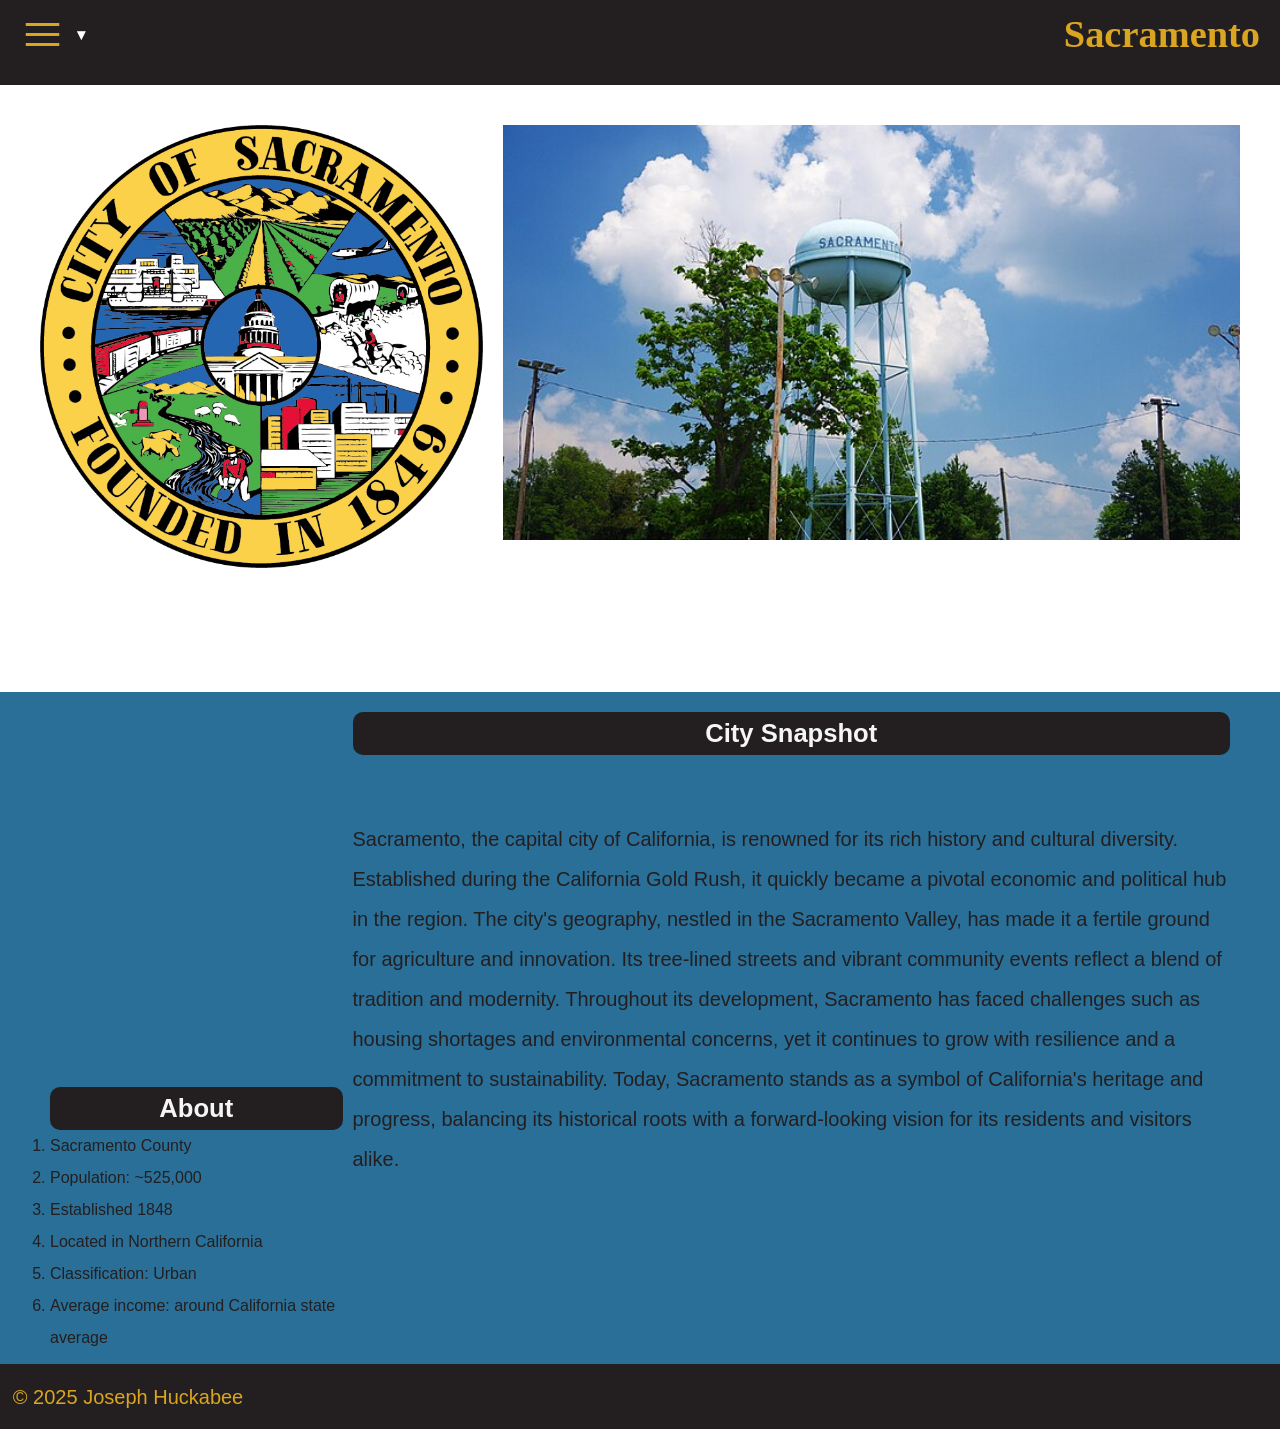
==== commit 5754db73: "final push" ====
--- a/capital.html
+++ b/capital.html
@@ -19,6 +19,7 @@
       <li><a href="sf.html">San Francisco</a></li>
      <li> <a href="sb.html">Santa Barbara</a></li>
     <li><a href="contact.html">Contact</a></li>
+    <li><a href="refrences.html">Refrences</a></li>
         </ul>
       </details>
     </nav>
--- a/styles.css
+++ b/styles.css
@@ -56,7 +56,7 @@
 
   p {
     font-size: clamp(1rem, 2vw, 1.25rem);
-    font-family: "Sansation-regular", sans-serif;
+    font-family: "Sansation", sans-serif;
   }
   
   h1 {
@@ -110,6 +110,16 @@
 nav a:focus-visible {
   background: rgba(218,165,32,0.18); /* goldenrod tint */
   color: goldenrod;
+}
+
+a:focus-visible,
+summary:focus-visible,
+button:focus-visible,
+input:focus-visible,
+select:focus-visible,
+textarea:focus-visible {
+  outline: 2px solid goldenrod;
+  outline-offset: 2px;
 }
 
   h2 {
@@ -172,6 +182,7 @@
 details[open] {
   border-radius: 10px;
   box-shadow: 0 6px 18px rgba(0,0,0,0.12);
+  background-color: #2b2728;
 }
 
 details[open] a {
@@ -182,7 +193,7 @@
 
   /* Body Styling */
   body {
-    font-family: "sansation-regular", sans-serif;
+    font-family: "Sansation", sans-serif;
     background-color:#231f20;
     padding-top: 0;
     line-height: 2;
@@ -285,13 +296,72 @@
   text-align: center;
   color: whitesmoke;
 }
+
+input,
+select,
+textarea,
+button {
+  font-family: inherit;
+}
+
+input:focus,
+select:focus,
+textarea:focus,
+button:focus {
+  box-shadow: 0 0 0 2px rgba(218,165,32,0.35);
+  border-color: goldenrod;
+}
+
   footer{
    align-items: center;
    padding: 1%;
    background-color: #231f20;
    color: goldenrod;
   }
-  
+
+/* Table Styling */
+.cities-table {
+  width: 100%;
+  border-collapse: collapse;
+  margin: 20px 0;
+  font-size: 1rem;
+  background-color: rgba(255, 255, 255, 0.9);
+  color: #231f20;
+}
+
+.cities-table caption {
+  font-weight: bold;
+  margin-bottom: 10px;
+  color: goldenrod;
+}
+
+.cities-table th,
+.cities-table td {
+  border: 1px solid #ccc;
+  padding: 8px 12px;
+  text-align: left;
+}
+
+.cities-table thead {
+  background-color: #231f20;
+  color: whitesmoke;
+}
+
+.cities-table tbody tr:nth-child(even) {
+  background-color: #f5f5f5;
+}
+
+.cities-table tbody tr:hover {
+  background-color: #faf0d0;
+}
+
+.note {
+  font-size: 0.9rem;
+  color: whitesmoke;
+  margin-top: 8px;
+  font-style: italic;
+}
+
   /* Responsive Media Queries */
   @media (max-width: 627px) {
     /* Add responsive styles here or remove this block if not needed */
@@ -337,4 +407,15 @@
 @media (prefers-reduced-motion: reduce) {
   * { animation: none !important; transition: none !important; }
   header, header.shrink { transform: none !important; opacity: 1 !important; }
+}
+
+@media (forced-colors: active) {
+  a:focus-visible,
+  summary:focus-visible,
+  button:focus-visible,
+  input:focus-visible,
+  select:focus-visible,
+  textarea:focus-visible {
+    outline: 2px solid CanvasText;
+  }
 }
